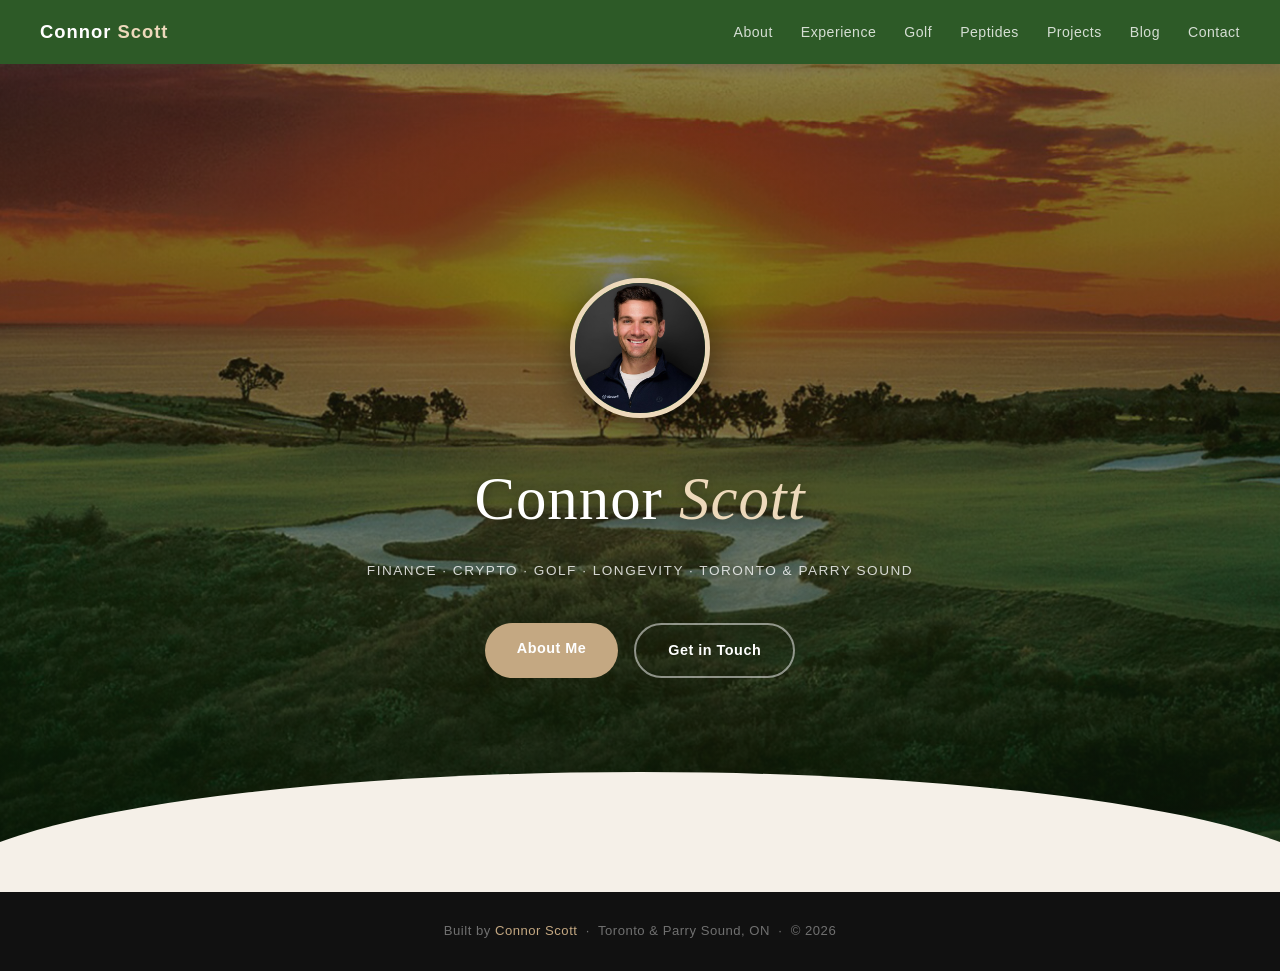
==== index.html @ 202f4143 "Initial commit — multi-page connorscott.ca Splits single-page site into individual pages (about, exp" ====
<!DOCTYPE html>
<html lang="en">
<head>
  <meta charset="UTF-8" />
  <meta name="viewport" content="width=device-width, initial-scale=1.0" />
  <title>Connor Scott</title>
  <link rel="stylesheet" href="styles.css" />
</head>
<body>

  <!-- NAV -->
  <nav>
    <a href="index.html" class="nav-logo">Connor <span>Scott</span></a>
    <ul class="nav-links">
      <li><a href="about.html">About</a></li>
      <li><a href="experience.html">Experience</a></li>
      <li><a href="golf.html">Golf</a></li>
      <li><a href="peptides.html">Peptides</a></li>
      <li><a href="projects.html">Projects</a></li>
      <li><a href="blog.html">Blog</a></li>
      <li><a href="contact.html">Contact</a></li>
    </ul>
  </nav>

  <!-- HERO -->
  <section id="hero">
    <div class="hero-wave"></div>
    <div class="hero-content">
      <div class="hero-avatar"><img src="profile.jpg" alt="Connor Scott" /></div>
      <h1>Connor <span>Scott</span></h1>
      <p class="hero-tagline">Finance · Crypto · Golf · Longevity · Toronto & Parry Sound</p>
      <div class="hero-btns">
        <a href="about.html" class="btn btn-primary">About Me</a>
        <a href="contact.html" class="btn btn-outline">Get in Touch</a>
      </div>
    </div>
  </section>

  <!-- FOOTER -->
  <footer>
    <p>Built by <span>Connor Scott</span> &nbsp;·&nbsp; Toronto & Parry Sound, ON &nbsp;·&nbsp; © 2026</p>
  </footer>

</body>
</html>
---- styles.css ----
:root {
  --cream:        #F5F0E8;
  --cream-dark:   #EDE6D6;
  --tan:          #C4A882;
  --tan-dark:     #A8845A;
  --tan-light:    #EDD9BB;
  --forest:       #2D5A27;
  --forest-mid:   #3E7A36;
  --forest-light: #D4E8D0;
  --white:        #FFFFFF;
  --text-dark:    #1E1E1E;
  --text-mid:     #5A5040;
  --text-light:   #8A7A6A;
  --radius:       14px;
  --shadow:       0 4px 24px rgba(0,0,0,0.07);
}

*, *::before, *::after { box-sizing: border-box; margin: 0; padding: 0; }
html { scroll-behavior: smooth; }
body { font-family: 'Georgia', 'Times New Roman', serif; background: var(--cream); color: var(--text-dark); line-height: 1.75; }
a { color: inherit; text-decoration: none; }

/* ── NAV ─────────────────────────────────────────────── */
nav {
  position: sticky; top: 0; z-index: 100;
  background: var(--forest);
  display: flex; justify-content: space-between; align-items: center;
  padding: 0 2.5rem; height: 64px;
  box-shadow: 0 2px 12px rgba(0,0,0,0.15);
}
.nav-logo { font-size: 1.15rem; font-weight: 700; color: var(--white); letter-spacing: 1px; font-family: 'Segoe UI', sans-serif; }
.nav-logo span { color: var(--tan-light); }
.nav-links { display: flex; gap: 1.75rem; list-style: none; }
.nav-links a { color: rgba(255,255,255,0.8); font-size: 0.88rem; font-weight: 500; font-family: 'Segoe UI', sans-serif; letter-spacing: 0.5px; transition: color 0.2s; }
.nav-links a:hover { color: var(--tan-light); }
.nav-links a.active { color: var(--tan-light); }

/* ── HERO ────────────────────────────────────────────── */
#hero {
  min-height: 92vh;
  display: flex; align-items: center; justify-content: center;
  text-align: center; padding: 5rem 2rem;
  position: relative; overflow: hidden;
  background-image: url('golf-bg.jpg');
  background-size: cover;
  background-position: center 40%;
  background-repeat: no-repeat;
}
#hero::after {
  content: '';
  position: absolute; inset: 0;
  background: linear-gradient(to bottom,
    rgba(0,0,0,0.45) 0%,
    rgba(20,40,15,0.55) 60%,
    rgba(10,25,8,0.75) 100%);
  pointer-events: none;
}
#hero .hero-wave {
  position: absolute; bottom: 0; left: 0; right: 0; height: 120px;
  background: var(--cream);
  clip-path: ellipse(55% 100% at 50% 100%);
  z-index: 2;
}
.hero-content { position: relative; z-index: 3; max-width: 680px; }
.hero-avatar {
  width: 140px; height: 140px; border-radius: 50%;
  border: 5px solid var(--tan-light);
  margin: 0 auto 1.75rem;
  background: var(--forest-mid); overflow: hidden;
  box-shadow: 0 8px 40px rgba(0,0,0,0.5);
}
.hero-avatar img { width: 100%; height: 100%; object-fit: cover; }
#hero h1 { font-size: clamp(2.4rem, 5vw, 3.8rem); font-weight: 400; color: var(--white); margin-bottom: 0.4rem; letter-spacing: 1px; text-shadow: 0 2px 12px rgba(0,0,0,0.4); }
#hero h1 span { color: var(--tan-light); font-style: italic; }
.hero-tagline { font-size: 0.85rem; color: rgba(255,255,255,0.8); margin-bottom: 2.5rem; font-family: 'Segoe UI', sans-serif; letter-spacing: 1.5px; text-transform: uppercase; }
.hero-btns { display: flex; gap: 1rem; justify-content: center; flex-wrap: wrap; }
.btn { padding: 0.8rem 2rem; border-radius: 50px; font-weight: 600; font-size: 0.9rem; cursor: pointer; transition: transform 0.15s, box-shadow 0.15s; border: none; display: inline-block; font-family: 'Segoe UI', sans-serif; letter-spacing: 0.5px; }
.btn:hover { transform: translateY(-2px); box-shadow: 0 8px 24px rgba(0,0,0,0.2); }
.btn-primary { background: var(--tan); color: var(--white); }
.btn-outline  { background: transparent; color: var(--white); border: 2px solid rgba(255,255,255,0.5); }
.btn-outline:hover { border-color: var(--tan-light); color: var(--tan-light); }

/* ── SECTIONS ────────────────────────────────────────── */
section { padding: 5.5rem 2rem; }
.section-inner { max-width: 980px; margin: 0 auto; }
.section-label { font-size: 0.75rem; font-weight: 700; letter-spacing: 3px; text-transform: uppercase; color: var(--tan-dark); margin-bottom: 0.6rem; font-family: 'Segoe UI', sans-serif; }
.section-title { font-size: clamp(1.8rem, 3vw, 2.6rem); font-weight: 400; color: var(--forest); margin-bottom: 0.8rem; font-style: italic; }
.section-divider { width: 48px; height: 3px; border-radius: 2px; background: linear-gradient(90deg, var(--tan), var(--forest-mid)); margin-bottom: 3rem; }

/* ── ABOUT ───────────────────────────────────────────── */
#about { background: var(--cream); }
.about-grid { display: grid; grid-template-columns: 1.2fr 1fr; gap: 3.5rem; align-items: start; }
.about-text p { color: var(--text-mid); margin-bottom: 1.1rem; font-size: 1.05rem; }
.about-text a { color: var(--forest); font-weight: 600; border-bottom: 1px solid var(--forest-light); transition: border-color 0.2s; }
.about-text a:hover { border-color: var(--forest); }
.passion-chips { display: flex; flex-wrap: wrap; gap: 0.6rem; margin-top: 1.5rem; }
.chip { padding: 0.4rem 1rem; border-radius: 50px; font-size: 0.82rem; font-weight: 600; font-family: 'Segoe UI', sans-serif; }
.chip-tan    { background: var(--tan-light); color: var(--tan-dark); }
.chip-forest { background: var(--forest-light); color: var(--forest); }
.about-card { background: var(--forest); border-radius: var(--radius); padding: 2.25rem; color: var(--white); box-shadow: var(--shadow); }
.about-card h3 { font-size: 0.75rem; font-weight: 700; margin-bottom: 1.5rem; color: var(--tan-light); text-transform: uppercase; letter-spacing: 2px; font-family: 'Segoe UI', sans-serif; }
.about-stat { display: flex; align-items: center; gap: 1rem; padding: 0.8rem 0; border-bottom: 1px solid rgba(255,255,255,0.08); }
.about-stat:last-child { border-bottom: none; }
.about-stat-icon { width: 38px; height: 38px; background: rgba(255,255,255,0.08); border-radius: 8px; display: flex; align-items: center; justify-content: center; font-size: 1.1rem; flex-shrink: 0; }
.about-stat-label { font-size: 0.72rem; color: rgba(255,255,255,0.5); font-family: 'Segoe UI', sans-serif; }
.about-stat-value { font-size: 0.92rem; font-weight: 600; font-family: 'Segoe UI', sans-serif; }

/* ── WHOOP CARD ──────────────────────────────────────── */
.whoop-section { margin-top: 3rem; }
.whoop-card { background: #0a0a0a; border-radius: var(--radius); padding: 2rem 2.25rem; box-shadow: 0 8px 32px rgba(0,0,0,0.15); border: 1px solid rgba(255,255,255,0.06); }
.whoop-header { display: flex; align-items: center; justify-content: space-between; margin-bottom: 1.75rem; }
.whoop-logo { display: flex; align-items: center; gap: 0.75rem; }
.whoop-logo-icon { width: 36px; height: 36px; border-radius: 8px; background: #e8fe20; display: flex; align-items: center; justify-content: center; font-size: 1rem; font-weight: 900; color: #000; font-family: 'Segoe UI', sans-serif; }
.whoop-logo-text { font-size: 1rem; font-weight: 700; color: #fff; font-family: 'Segoe UI', sans-serif; letter-spacing: 2px; text-transform: uppercase; }
.whoop-date { font-size: 0.75rem; color: rgba(255,255,255,0.35); font-family: 'Segoe UI', sans-serif; letter-spacing: 1px; }
.whoop-stats { display: grid; grid-template-columns: repeat(5, 1fr); gap: 1rem; }
.whoop-stat { text-align: center; }
.whoop-ring { width: 64px; height: 64px; border-radius: 50%; margin: 0 auto 0.6rem; display: flex; align-items: center; justify-content: center; font-size: 1.1rem; font-weight: 800; font-family: 'Segoe UI', sans-serif; position: relative; }
.whoop-ring.recovery { background: conic-gradient(#4ade80 0% 78%, #1f2a1f 78% 100%); color: #4ade80; }
.whoop-ring.hrv      { background: conic-gradient(#60a5fa 0% 65%, #1a1f2a 65% 100%); color: #60a5fa; }
.whoop-ring.sleep    { background: conic-gradient(#a78bfa 0% 82%, #1a1a2a 82% 100%); color: #a78bfa; }
.whoop-ring.strain   { background: conic-gradient(#fb923c 0% 55%, #2a1a0f 55% 100%); color: #fb923c; }
.whoop-ring.rhr      { background: conic-gradient(#f87171 0% 70%, #2a1010 70% 100%); color: #f87171; }
.whoop-ring::after { content: ''; position: absolute; inset: 7px; border-radius: 50%; background: #0a0a0a; }
.whoop-ring span { position: relative; z-index: 1; font-size: 0.9rem; }
.whoop-stat-label { font-size: 0.7rem; color: rgba(255,255,255,0.4); text-transform: uppercase; letter-spacing: 1px; font-family: 'Segoe UI', sans-serif; margin-bottom: 0.15rem; }
.whoop-stat-value { font-size: 0.8rem; color: rgba(255,255,255,0.7); font-family: 'Segoe UI', sans-serif; font-weight: 600; }
.whoop-note { margin-top: 1.25rem; font-size: 0.72rem; color: rgba(255,255,255,0.25); font-family: 'Segoe UI', sans-serif; text-align: right; }

/* ── EXPERIENCE ──────────────────────────────────────── */
#experience { background: radial-gradient(ellipse at 100% 0%, rgba(196,168,130,0.12) 0%, transparent 60%), var(--cream-dark); }
.experience-list { display: flex; flex-direction: column; gap: 1.25rem; }
.exp-card { background: var(--white); border: 1px solid rgba(196,168,130,0.3); border-radius: var(--radius); padding: 1.5rem 1.75rem; box-shadow: var(--shadow); display: flex; gap: 1.25rem; align-items: flex-start; }
.exp-icon { width: 48px; height: 48px; border-radius: 10px; display: flex; align-items: center; justify-content: center; font-size: 1.4rem; flex-shrink: 0; }
.exp-icon.forest { background: var(--forest-light); }
.exp-icon.tan    { background: var(--tan-light); }
.exp-body { flex: 1; }
.exp-company { font-size: 0.75rem; font-weight: 700; text-transform: uppercase; letter-spacing: 1.5px; color: var(--tan-dark); margin-bottom: 0.2rem; font-family: 'Segoe UI', sans-serif; }
.exp-role { font-size: 1.05rem; font-weight: 600; color: var(--forest); margin-bottom: 0.2rem; font-family: 'Segoe UI', sans-serif; }
.exp-date { font-size: 0.8rem; color: var(--text-light); margin-bottom: 0.5rem; font-family: 'Segoe UI', sans-serif; }
.exp-desc { font-size: 0.92rem; color: var(--text-mid); }

/* ── GOLF ────────────────────────────────────────────── */
#golf {
  position: relative; overflow: hidden;
  background: linear-gradient(to bottom, rgba(30,50,20,0.85), rgba(45,90,39,0.9));
  background-color: #1a3d16;
}
#golf::before { content: ''; position: absolute; top: 0; left: 0; right: 0; height: 60px; background: var(--cream-dark); clip-path: ellipse(55% 100% at 50% 0%); }
#golf::after  { content: ''; position: absolute; bottom: 0; left: 0; right: 0; height: 60px; background: var(--cream); clip-path: ellipse(55% 100% at 50% 100%); }
#golf .section-label { color: var(--tan-light); }
#golf .section-title { color: var(--white); }
#golf .section-divider { background: linear-gradient(90deg, var(--tan-light), rgba(255,255,255,0.3)); }
.golf-inner { position: relative; z-index: 1; }
.golf-intro { color: rgba(255,255,255,0.75); font-size: 1.05rem; max-width: 600px; margin-bottom: 2.5rem; }
.golf-top { display: grid; grid-template-columns: auto 1fr; gap: 2rem; align-items: start; margin-bottom: 2.5rem; }
.handicap-card { background: rgba(255,255,255,0.08); border: 1px solid rgba(255,255,255,0.15); border-radius: var(--radius); padding: 1.75rem 2.25rem; text-align: center; min-width: 200px; backdrop-filter: blur(8px); }
.handicap-label { font-size: 0.7rem; text-transform: uppercase; letter-spacing: 2px; color: var(--tan-light); font-family: 'Segoe UI', sans-serif; margin-bottom: 0.5rem; }
.handicap-number { font-size: 3.8rem; font-weight: 800; color: var(--white); font-family: 'Segoe UI', sans-serif; line-height: 1; margin-bottom: 0.25rem; }
.handicap-sub { font-size: 0.78rem; color: rgba(255,255,255,0.45); font-family: 'Segoe UI', sans-serif; }
.handicap-low { margin-top: 0.75rem; padding-top: 0.75rem; border-top: 1px solid rgba(255,255,255,0.1); }
.handicap-low-label { font-size: 0.65rem; text-transform: uppercase; letter-spacing: 1.5px; color: rgba(255,255,255,0.4); font-family: 'Segoe UI', sans-serif; }
.handicap-low-number { font-size: 1.5rem; font-weight: 700; color: var(--tan-light); font-family: 'Segoe UI', sans-serif; }
.handicap-club { margin-top: 0.75rem; padding-top: 0.75rem; border-top: 1px solid rgba(255,255,255,0.1); font-size: 0.8rem; color: rgba(255,255,255,0.6); font-family: 'Segoe UI', sans-serif; }
.handicap-club strong { color: var(--tan-light); display: block; font-size: 0.65rem; text-transform: uppercase; letter-spacing: 1px; margin-bottom: 0.2rem; }
.golf-details { display: flex; flex-direction: column; gap: 0.75rem; }
.golf-detail-row { display: flex; align-items: center; gap: 0.75rem; color: rgba(255,255,255,0.7); font-size: 0.92rem; font-family: 'Segoe UI', sans-serif; }
.golf-detail-icon { font-size: 1.1rem; width: 28px; flex-shrink: 0; }
.golf-grid { display: grid; grid-template-columns: repeat(auto-fill, minmax(240px, 1fr)); gap: 1.25rem; }
.golf-card { background: rgba(255,255,255,0.07); border: 1px solid rgba(255,255,255,0.12); border-radius: var(--radius); padding: 1.5rem; backdrop-filter: blur(8px); transition: background 0.2s, transform 0.2s; }
.golf-card:hover { background: rgba(255,255,255,0.12); transform: translateY(-3px); }
.golf-card-icon { font-size: 2rem; margin-bottom: 0.75rem; }
.golf-card h3 { font-size: 1rem; color: var(--tan-light); margin-bottom: 0.5rem; font-family: 'Segoe UI', sans-serif; font-weight: 600; }
.golf-card p  { font-size: 0.88rem; color: rgba(255,255,255,0.65); font-family: 'Segoe UI', sans-serif; }

/* ── PEPTIDES ────────────────────────────────────────── */
#peptides { background: var(--cream); }
.peptides-intro { color: var(--text-mid); font-size: 1.05rem; max-width: 640px; margin-bottom: 3rem; }
.peptides-grid { display: grid; grid-template-columns: repeat(auto-fill, minmax(280px, 1fr)); gap: 1.5rem; }
.peptide-card { background: var(--white); border: 1px solid rgba(196,168,130,0.3); border-radius: var(--radius); padding: 1.5rem; box-shadow: var(--shadow); transition: transform 0.2s, box-shadow 0.2s; border-top: 3px solid var(--forest-mid); }
.peptide-card:hover { transform: translateY(-3px); box-shadow: 0 10px 30px rgba(0,0,0,0.1); }
.peptide-tag { font-size: 0.72rem; font-weight: 700; text-transform: uppercase; letter-spacing: 1.5px; color: var(--tan-dark); margin-bottom: 0.5rem; font-family: 'Segoe UI', sans-serif; }
.peptide-card h3 { font-size: 1.05rem; color: var(--forest); margin-bottom: 0.5rem; font-family: 'Segoe UI', sans-serif; font-weight: 600; }
.peptide-card p  { font-size: 0.9rem; color: var(--text-mid); margin-bottom: 1rem; }
.peptide-link { font-size: 0.85rem; font-weight: 600; color: var(--forest-mid); font-family: 'Segoe UI', sans-serif; transition: color 0.2s; }
.peptide-link:hover { color: var(--tan-dark); }

/* ── PROJECTS ────────────────────────────────────────── */
#projects { background: radial-gradient(ellipse at 0% 100%, rgba(45,90,39,0.08) 0%, transparent 50%), var(--cream-dark); }
.projects-grid { display: grid; grid-template-columns: repeat(auto-fill, minmax(280px, 1fr)); gap: 1.5rem; }
.project-card { background: var(--white); border: 1px solid rgba(196,168,130,0.25); border-radius: var(--radius); overflow: hidden; box-shadow: var(--shadow); transition: transform 0.2s, box-shadow 0.2s; }
.project-card:hover { transform: translateY(-4px); box-shadow: 0 14px 32px rgba(0,0,0,0.1); }
.project-thumb { height: 150px; display: flex; align-items: center; justify-content: center; font-size: 2.8rem; }
.project-thumb.forest { background: linear-gradient(135deg, var(--forest), var(--forest-mid)); }
.project-thumb.tan    { background: linear-gradient(135deg, var(--tan-dark), var(--tan)); }
.project-thumb.mixed  { background: linear-gradient(135deg, var(--forest), var(--tan-dark)); }
.project-body { padding: 1.25rem; }
.project-tag { font-size: 0.72rem; font-weight: 700; text-transform: uppercase; letter-spacing: 1.5px; color: var(--tan-dark); margin-bottom: 0.4rem; font-family: 'Segoe UI', sans-serif; }
.project-body h3 { font-size: 1.05rem; color: var(--forest); margin-bottom: 0.5rem; font-family: 'Segoe UI', sans-serif; }
.project-body p  { font-size: 0.88rem; color: var(--text-mid); margin-bottom: 1rem; }
.project-link { font-size: 0.83rem; font-weight: 600; color: var(--forest-mid); font-family: 'Segoe UI', sans-serif; transition: color 0.2s; }
.project-link:hover { color: var(--tan-dark); }

/* ── BLOG ────────────────────────────────────────────── */
#blog { background: var(--cream); }
.blog-grid { display: grid; grid-template-columns: repeat(auto-fill, minmax(290px, 1fr)); gap: 1.5rem; }
.blog-card { background: var(--white); border: 1px solid rgba(196,168,130,0.25); border-radius: var(--radius); padding: 1.5rem; box-shadow: var(--shadow); transition: transform 0.2s; }
.blog-card:hover { transform: translateY(-3px); }
.blog-date { font-size: 0.75rem; color: var(--tan-dark); font-weight: 700; margin-bottom: 0.5rem; text-transform: uppercase; letter-spacing: 1.5px; font-family: 'Segoe UI', sans-serif; }
.blog-card h3 { font-size: 1.05rem; color: var(--forest); margin-bottom: 0.6rem; font-family: 'Segoe UI', sans-serif; }
.blog-card p  { font-size: 0.9rem; color: var(--text-mid); margin-bottom: 1rem; }
.read-more { font-size: 0.83rem; font-weight: 600; color: var(--forest-mid); font-family: 'Segoe UI', sans-serif; transition: color 0.2s; }
.read-more:hover { color: var(--tan-dark); }

/* ── CONTACT ─────────────────────────────────────────── */
#contact { background: radial-gradient(ellipse at 30% 70%, rgba(196,168,130,0.15) 0%, transparent 50%), linear-gradient(160deg, var(--forest) 0%, #1a3d16 100%); }
#contact .section-label { color: var(--tan-light); }
#contact .section-title { color: var(--white); }
#contact .section-divider { background: linear-gradient(90deg, var(--tan-light), rgba(255,255,255,0.2)); }
.contact-grid { display: grid; grid-template-columns: 1fr 1fr; gap: 3.5rem; align-items: start; }
.contact-intro { color: rgba(255,255,255,0.75); font-size: 1.05rem; margin-bottom: 2rem; }
.contact-links { display: flex; flex-direction: column; gap: 1rem; }
.contact-link-item { display: flex; align-items: center; gap: 0.85rem; color: rgba(255,255,255,0.8); font-size: 0.95rem; font-family: 'Segoe UI', sans-serif; transition: color 0.2s; }
.contact-link-item:hover { color: var(--tan-light); }
.contact-icon { width: 40px; height: 40px; border-radius: 9px; background: rgba(255,255,255,0.1); display: flex; align-items: center; justify-content: center; font-size: 1.1rem; flex-shrink: 0; }
.contact-form { background: rgba(255,255,255,0.07); border-radius: var(--radius); padding: 2rem; border: 1px solid rgba(255,255,255,0.12); }
.form-group { margin-bottom: 1.25rem; }
.form-group label { display: block; font-size: 0.82rem; font-weight: 600; color: rgba(255,255,255,0.7); margin-bottom: 0.4rem; font-family: 'Segoe UI', sans-serif; letter-spacing: 0.5px; }
.form-group input, .form-group textarea { width: 100%; background: rgba(255,255,255,0.08); border: 1px solid rgba(255,255,255,0.15); border-radius: 8px; padding: 0.75rem 1rem; color: var(--white); font-family: 'Segoe UI', sans-serif; font-size: 0.95rem; outline: none; transition: border-color 0.2s; resize: none; }
.form-group input::placeholder, .form-group textarea::placeholder { color: rgba(255,255,255,0.3); }
.form-group input:focus, .form-group textarea:focus { border-color: var(--tan-light); }
.form-group textarea { height: 110px; }

/* ── FOOTER ──────────────────────────────────────────── */
footer { background: #111; color: rgba(255,255,255,0.4); text-align: center; padding: 1.75rem 2rem; font-size: 0.82rem; font-family: 'Segoe UI', sans-serif; letter-spacing: 0.5px; }
footer span { color: var(--tan); }

/* ── RESPONSIVE ──────────────────────────────────────── */
@media (max-width: 720px) {
  .about-grid, .contact-grid { grid-template-columns: 1fr; }
  .nav-links { gap: 1rem; font-size: 0.78rem; }
  .whoop-stats { grid-template-columns: repeat(3, 1fr); }
  .golf-top { grid-template-columns: 1fr; }
}
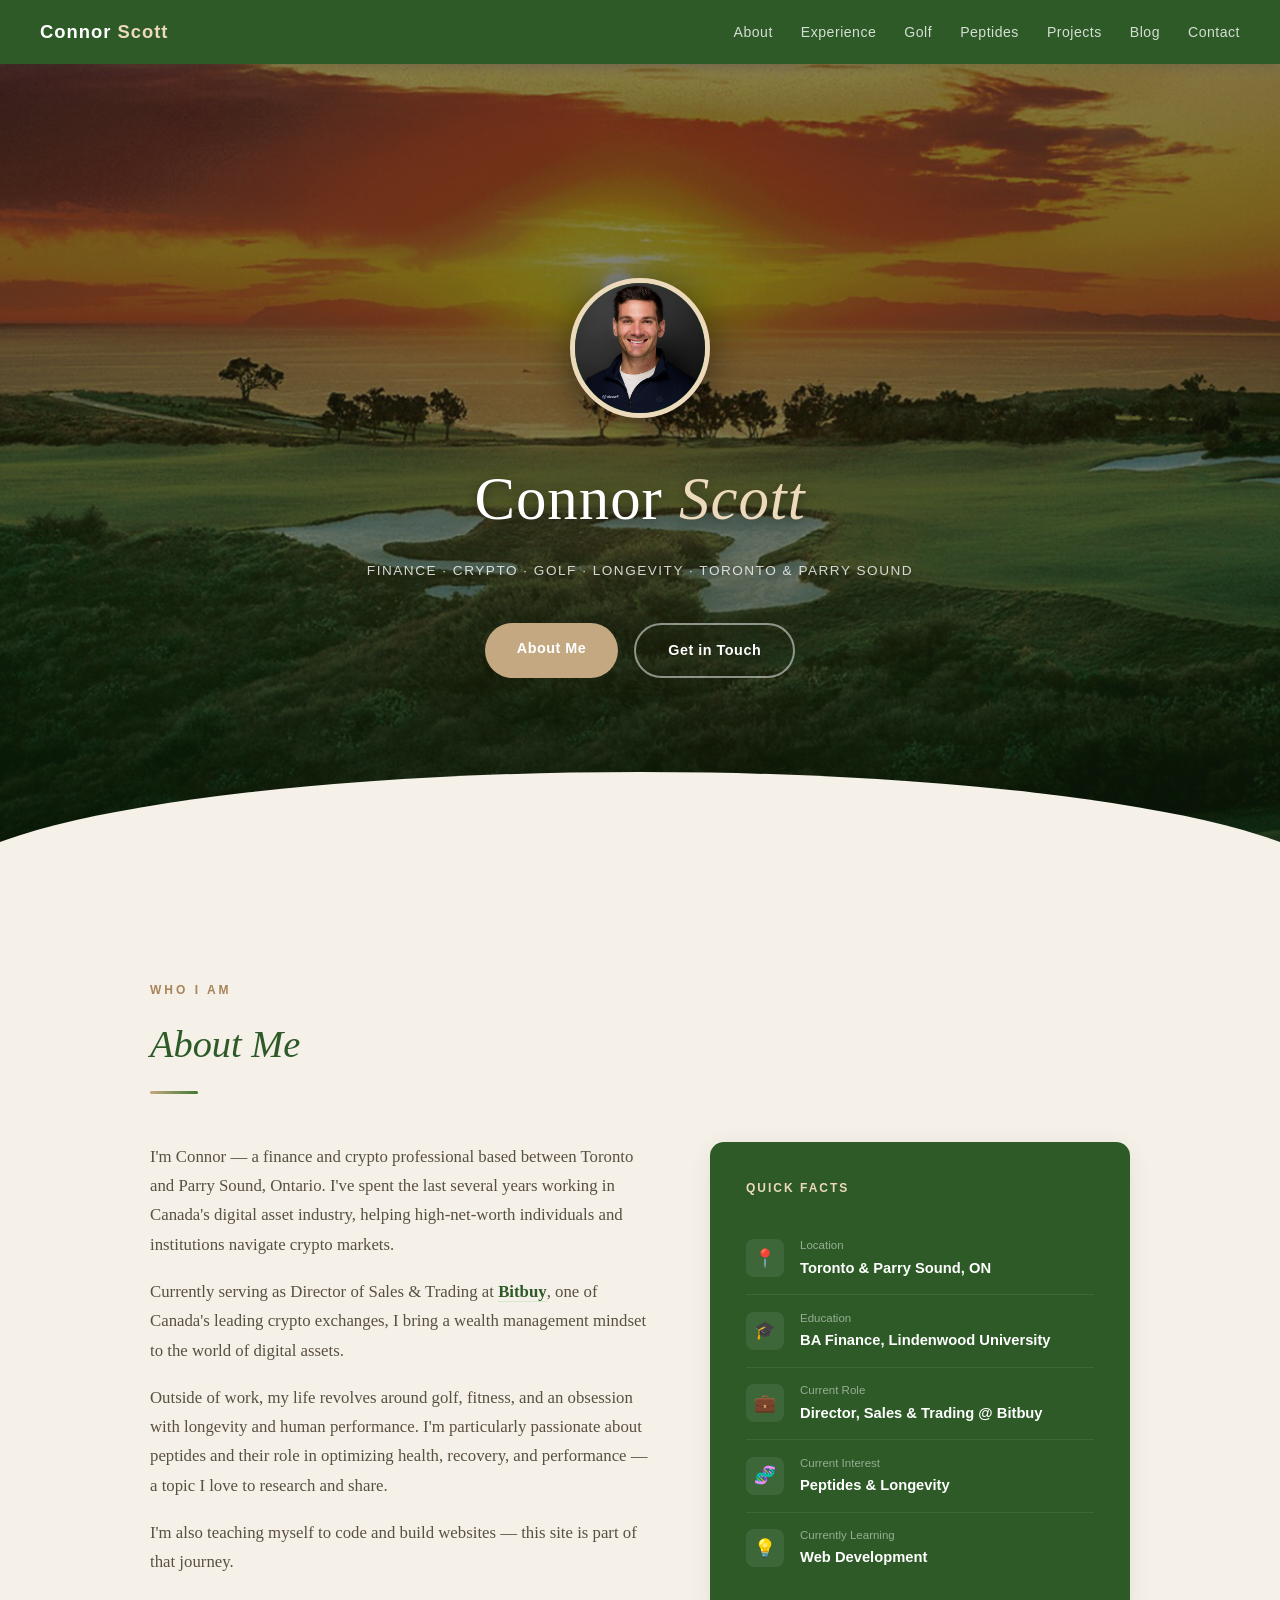
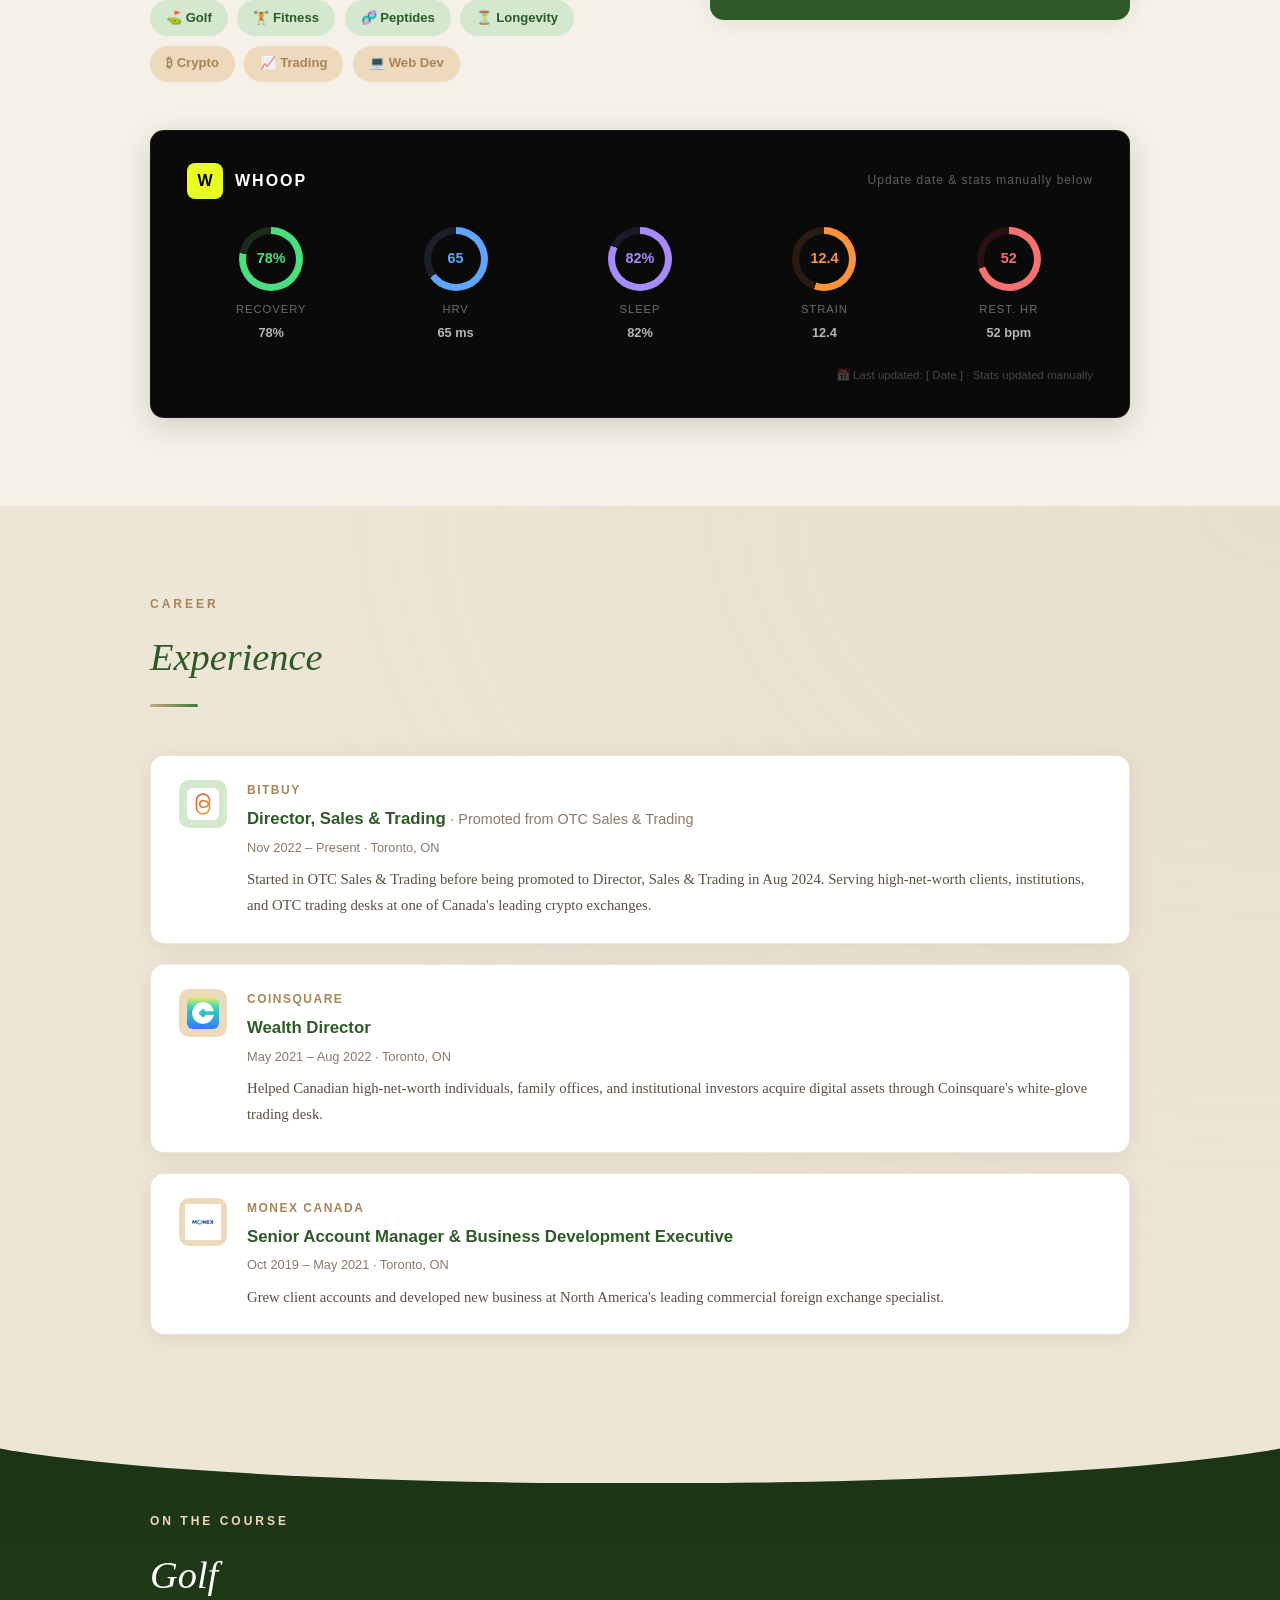
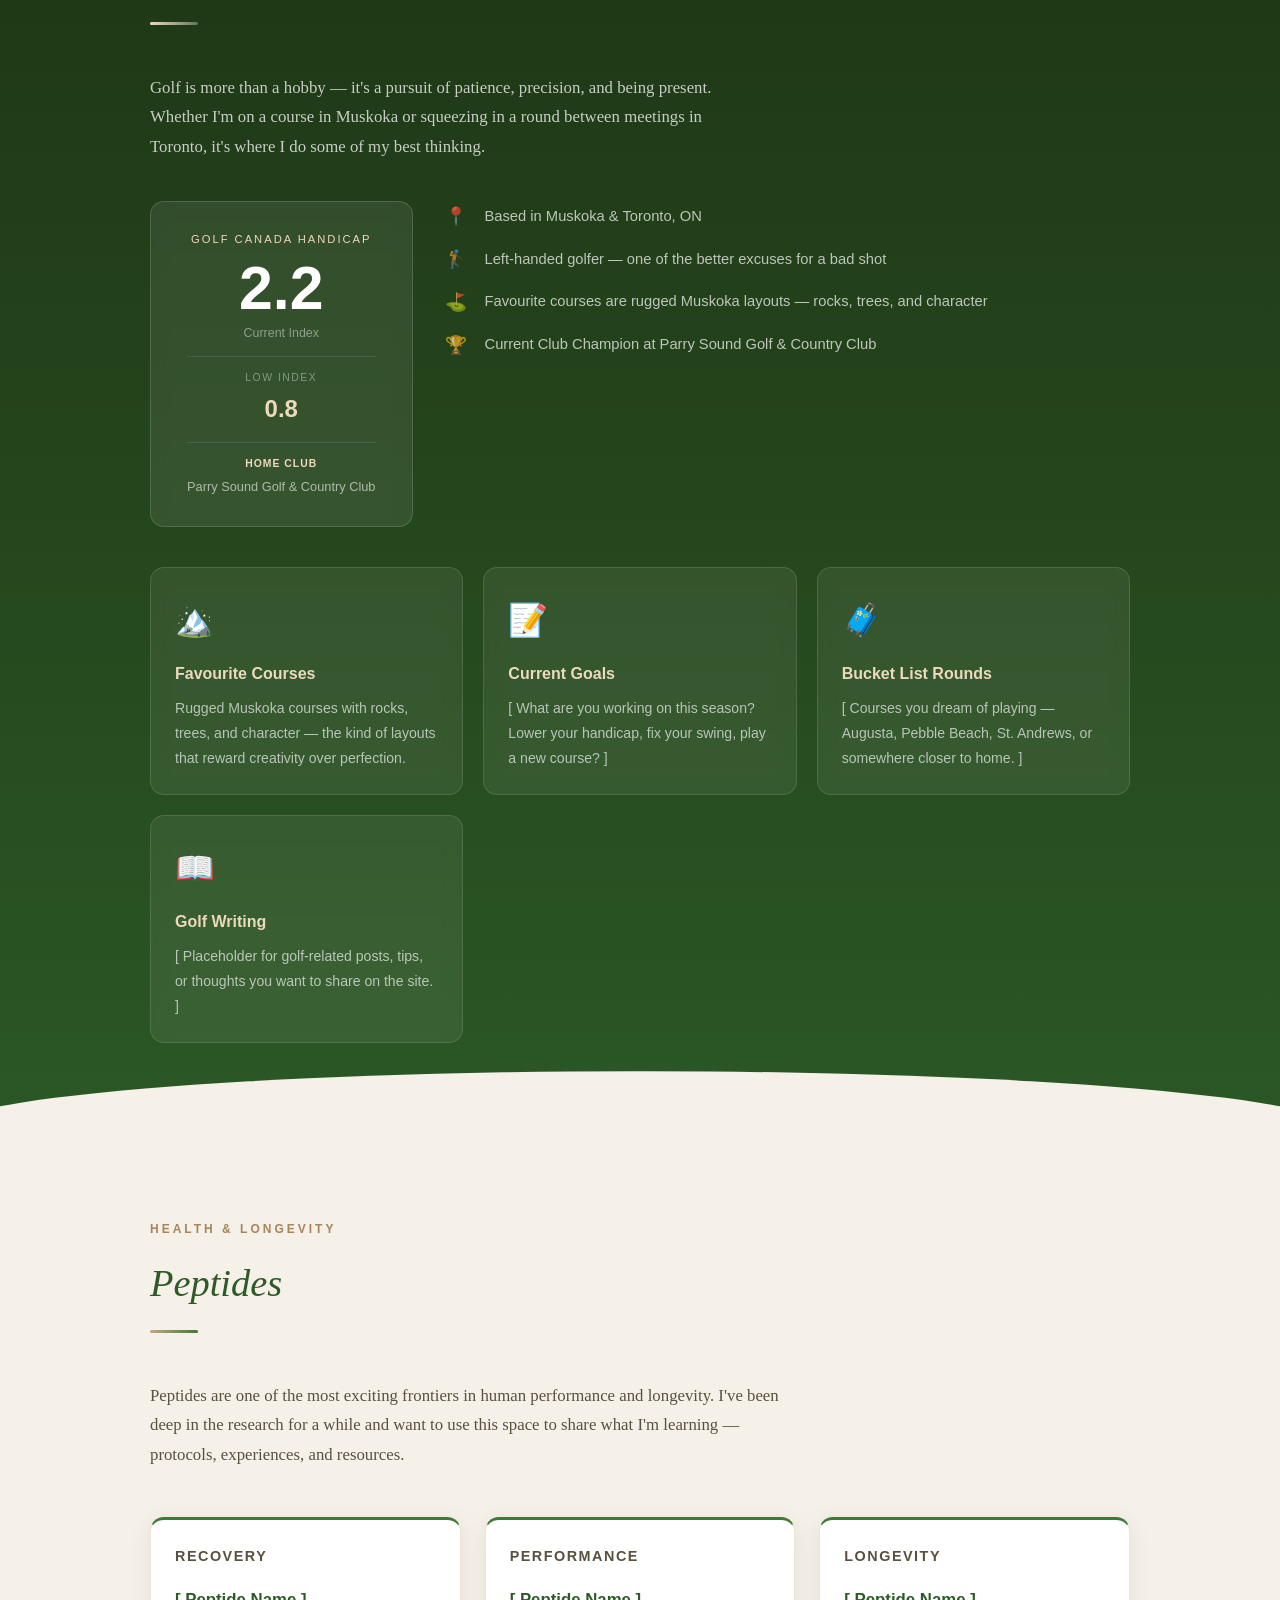
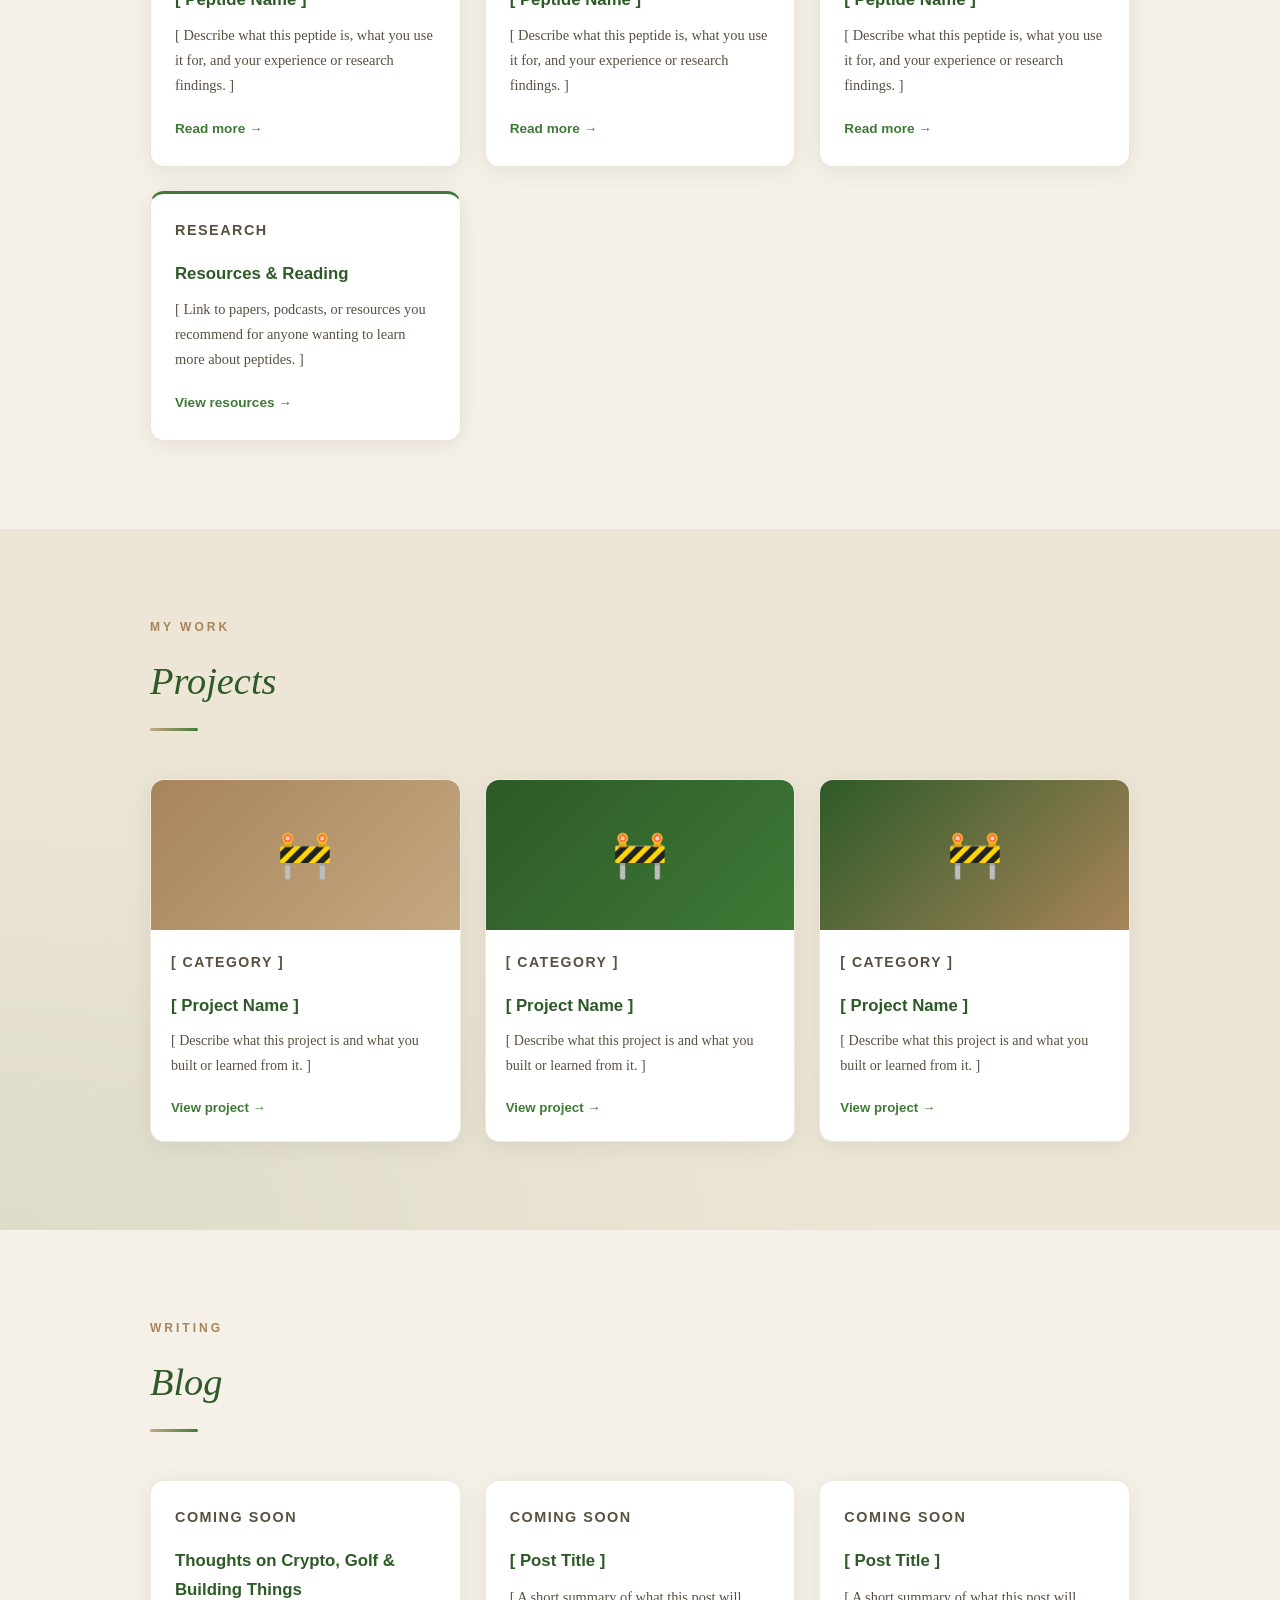
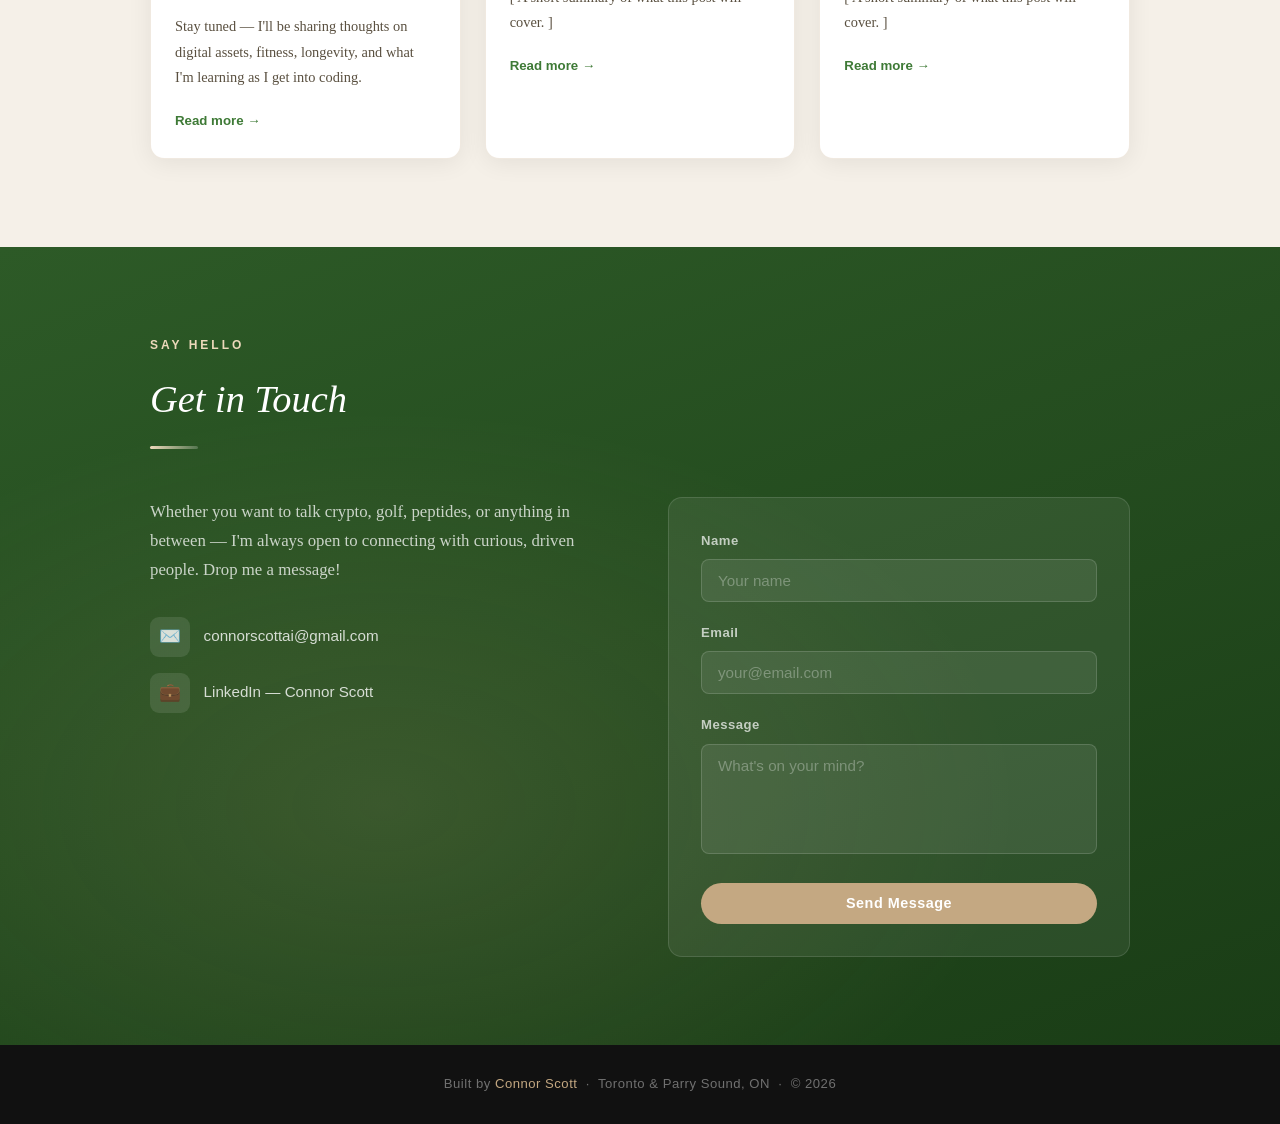
==== commit bb7d60db: "Restore full scrolling home page index.html now contains all sections as a single-page scroll. Indiv" ====
--- a/index.html
+++ b/index.html
@@ -36,6 +36,346 @@
     </div>
   </section>
 
+  <!-- ABOUT -->
+  <section id="about">
+    <div class="section-inner">
+      <p class="section-label">Who I Am</p>
+      <h2 class="section-title">About Me</h2>
+      <div class="section-divider"></div>
+      <div class="about-grid">
+        <div class="about-text">
+          <p>I'm Connor — a finance and crypto professional based between Toronto and Parry Sound, Ontario. I've spent the last several years working in Canada's digital asset industry, helping high-net-worth individuals and institutions navigate crypto markets.</p>
+          <p>Currently serving as Director of Sales & Trading at <a href="https://bitbuy.ca">Bitbuy</a>, one of Canada's leading crypto exchanges, I bring a wealth management mindset to the world of digital assets.</p>
+          <p>Outside of work, my life revolves around golf, fitness, and an obsession with longevity and human performance. I'm particularly passionate about peptides and their role in optimizing health, recovery, and performance — a topic I love to research and share.</p>
+          <p>I'm also teaching myself to code and build websites — this site is part of that journey.</p>
+          <div class="passion-chips">
+            <span class="chip chip-forest">⛳ Golf</span>
+            <span class="chip chip-forest">🏋️ Fitness</span>
+            <span class="chip chip-forest">🧬 Peptides</span>
+            <span class="chip chip-forest">⏳ Longevity</span>
+            <span class="chip chip-tan">₿ Crypto</span>
+            <span class="chip chip-tan">📈 Trading</span>
+            <span class="chip chip-tan">💻 Web Dev</span>
+          </div>
+        </div>
+        <div class="about-card">
+          <h3>Quick Facts</h3>
+          <div class="about-stat">
+            <div class="about-stat-icon">📍</div>
+            <div>
+              <div class="about-stat-label">Location</div>
+              <div class="about-stat-value">Toronto & Parry Sound, ON</div>
+            </div>
+          </div>
+          <div class="about-stat">
+            <div class="about-stat-icon">🎓</div>
+            <div>
+              <div class="about-stat-label">Education</div>
+              <div class="about-stat-value">BA Finance, Lindenwood University</div>
+            </div>
+          </div>
+          <div class="about-stat">
+            <div class="about-stat-icon">💼</div>
+            <div>
+              <div class="about-stat-label">Current Role</div>
+              <div class="about-stat-value">Director, Sales & Trading @ Bitbuy</div>
+            </div>
+          </div>
+          <div class="about-stat">
+            <div class="about-stat-icon">🧬</div>
+            <div>
+              <div class="about-stat-label">Current Interest</div>
+              <div class="about-stat-value">Peptides & Longevity</div>
+            </div>
+          </div>
+          <div class="about-stat">
+            <div class="about-stat-icon">💡</div>
+            <div>
+              <div class="about-stat-label">Currently Learning</div>
+              <div class="about-stat-value">Web Development</div>
+            </div>
+          </div>
+        </div>
+      </div>
+
+      <!-- WHOOP CARD -->
+      <div class="whoop-section">
+        <div class="whoop-card">
+          <div class="whoop-header">
+            <div class="whoop-logo">
+              <div class="whoop-logo-icon">W</div>
+              <div class="whoop-logo-text">Whoop</div>
+            </div>
+            <div class="whoop-date">Update date &amp; stats manually below</div>
+          </div>
+          <div class="whoop-stats">
+            <div class="whoop-stat">
+              <div class="whoop-ring recovery"><span>78%</span></div>
+              <div class="whoop-stat-label">Recovery</div>
+              <div class="whoop-stat-value">78%</div>
+            </div>
+            <div class="whoop-stat">
+              <div class="whoop-ring hrv"><span>65</span></div>
+              <div class="whoop-stat-label">HRV</div>
+              <div class="whoop-stat-value">65 ms</div>
+            </div>
+            <div class="whoop-stat">
+              <div class="whoop-ring sleep"><span>82%</span></div>
+              <div class="whoop-stat-label">Sleep</div>
+              <div class="whoop-stat-value">82%</div>
+            </div>
+            <div class="whoop-stat">
+              <div class="whoop-ring strain"><span>12.4</span></div>
+              <div class="whoop-stat-label">Strain</div>
+              <div class="whoop-stat-value">12.4</div>
+            </div>
+            <div class="whoop-stat">
+              <div class="whoop-ring rhr"><span>52</span></div>
+              <div class="whoop-stat-label">Rest. HR</div>
+              <div class="whoop-stat-value">52 bpm</div>
+            </div>
+          </div>
+          <div class="whoop-note">📅 Last updated: [ Date ] · Stats updated manually</div>
+        </div>
+      </div>
+    </div>
+  </section>
+
+  <!-- EXPERIENCE -->
+  <section id="experience">
+    <div class="section-inner">
+      <p class="section-label">Career</p>
+      <h2 class="section-title">Experience</h2>
+      <div class="section-divider"></div>
+      <div class="experience-list">
+        <div class="exp-card">
+          <div class="exp-icon forest"><img src="bitbuy-logo.png" alt="Bitbuy" style="width:32px;height:32px;object-fit:contain;border-radius:6px;" /></div>
+          <div class="exp-body">
+            <p class="exp-company">Bitbuy</p>
+            <p class="exp-role">Director, Sales & Trading <span style="font-weight:400;color:var(--text-light);font-size:0.9rem;">· Promoted from OTC Sales & Trading</span></p>
+            <p class="exp-date">Nov 2022 – Present · Toronto, ON</p>
+            <p class="exp-desc">Started in OTC Sales & Trading before being promoted to Director, Sales & Trading in Aug 2024. Serving high-net-worth clients, institutions, and OTC trading desks at one of Canada's leading crypto exchanges.</p>
+          </div>
+        </div>
+        <div class="exp-card">
+          <div class="exp-icon tan"><img src="coinsquare-logo.png" alt="Coinsquare" style="width:32px;height:32px;object-fit:contain;border-radius:6px;" /></div>
+          <div class="exp-body">
+            <p class="exp-company">Coinsquare</p>
+            <p class="exp-role">Wealth Director</p>
+            <p class="exp-date">May 2021 – Aug 2022 · Toronto, ON</p>
+            <p class="exp-desc">Helped Canadian high-net-worth individuals, family offices, and institutional investors acquire digital assets through Coinsquare's white-glove trading desk.</p>
+          </div>
+        </div>
+        <div class="exp-card">
+          <div class="exp-icon tan"><img src="monex-logo.png" alt="Monex" style="width:36px;height:36px;object-fit:contain;" /></div>
+          <div class="exp-body">
+            <p class="exp-company">Monex Canada</p>
+            <p class="exp-role">Senior Account Manager & Business Development Executive</p>
+            <p class="exp-date">Oct 2019 – May 2021 · Toronto, ON</p>
+            <p class="exp-desc">Grew client accounts and developed new business at North America's leading commercial foreign exchange specialist.</p>
+          </div>
+        </div>
+      </div>
+    </div>
+  </section>
+
+  <!-- GOLF -->
+  <section id="golf">
+    <div class="section-inner golf-inner">
+      <p class="section-label">On The Course</p>
+      <h2 class="section-title">Golf</h2>
+      <div class="section-divider"></div>
+      <p class="golf-intro">Golf is more than a hobby — it's a pursuit of patience, precision, and being present. Whether I'm on a course in Muskoka or squeezing in a round between meetings in Toronto, it's where I do some of my best thinking.</p>
+
+      <div class="golf-top">
+        <div class="handicap-card">
+          <div class="handicap-label">Golf Canada Handicap</div>
+          <div class="handicap-number">2.2</div>
+          <div class="handicap-sub">Current Index</div>
+          <div class="handicap-low">
+            <div class="handicap-low-label">Low Index</div>
+            <div class="handicap-low-number">0.8</div>
+          </div>
+          <div class="handicap-club">
+            <strong>Home Club</strong>
+            Parry Sound Golf & Country Club
+          </div>
+        </div>
+        <div class="golf-details">
+          <div class="golf-detail-row"><span class="golf-detail-icon">📍</span> Based in Muskoka & Toronto, ON</div>
+          <div class="golf-detail-row"><span class="golf-detail-icon">🏌️</span> Left-handed golfer — one of the better excuses for a bad shot</div>
+          <div class="golf-detail-row"><span class="golf-detail-icon">⛳</span> Favourite courses are rugged Muskoka layouts — rocks, trees, and character</div>
+          <div class="golf-detail-row"><span class="golf-detail-icon">🏆</span> Current Club Champion at Parry Sound Golf & Country Club</div>
+        </div>
+      </div>
+
+      <div class="golf-grid">
+        <div class="golf-card">
+          <div class="golf-card-icon">🏔️</div>
+          <h3>Favourite Courses</h3>
+          <p>Rugged Muskoka courses with rocks, trees, and character — the kind of layouts that reward creativity over perfection.</p>
+        </div>
+        <div class="golf-card">
+          <div class="golf-card-icon">📝</div>
+          <h3>Current Goals</h3>
+          <p>[ What are you working on this season? Lower your handicap, fix your swing, play a new course? ]</p>
+        </div>
+        <div class="golf-card">
+          <div class="golf-card-icon">🧳</div>
+          <h3>Bucket List Rounds</h3>
+          <p>[ Courses you dream of playing — Augusta, Pebble Beach, St. Andrews, or somewhere closer to home. ]</p>
+        </div>
+        <div class="golf-card">
+          <div class="golf-card-icon">📖</div>
+          <h3>Golf Writing</h3>
+          <p>[ Placeholder for golf-related posts, tips, or thoughts you want to share on the site. ]</p>
+        </div>
+      </div>
+    </div>
+  </section>
+
+  <!-- PEPTIDES -->
+  <section id="peptides">
+    <div class="section-inner">
+      <p class="section-label">Health & Longevity</p>
+      <h2 class="section-title">Peptides</h2>
+      <div class="section-divider"></div>
+      <p class="peptides-intro">Peptides are one of the most exciting frontiers in human performance and longevity. I've been deep in the research for a while and want to use this space to share what I'm learning — protocols, experiences, and resources.</p>
+      <div class="peptides-grid">
+        <div class="peptide-card">
+          <p class="peptide-tag">Recovery</p>
+          <h3>[ Peptide Name ]</h3>
+          <p>[ Describe what this peptide is, what you use it for, and your experience or research findings. ]</p>
+          <a href="#" class="peptide-link">Read more →</a>
+        </div>
+        <div class="peptide-card">
+          <p class="peptide-tag">Performance</p>
+          <h3>[ Peptide Name ]</h3>
+          <p>[ Describe what this peptide is, what you use it for, and your experience or research findings. ]</p>
+          <a href="#" class="peptide-link">Read more →</a>
+        </div>
+        <div class="peptide-card">
+          <p class="peptide-tag">Longevity</p>
+          <h3>[ Peptide Name ]</h3>
+          <p>[ Describe what this peptide is, what you use it for, and your experience or research findings. ]</p>
+          <a href="#" class="peptide-link">Read more →</a>
+        </div>
+        <div class="peptide-card">
+          <p class="peptide-tag">Research</p>
+          <h3>Resources & Reading</h3>
+          <p>[ Link to papers, podcasts, or resources you recommend for anyone wanting to learn more about peptides. ]</p>
+          <a href="#" class="peptide-link">View resources →</a>
+        </div>
+      </div>
+    </div>
+  </section>
+
+  <!-- PROJECTS -->
+  <section id="projects">
+    <div class="section-inner">
+      <p class="section-label">My Work</p>
+      <h2 class="section-title">Projects</h2>
+      <div class="section-divider"></div>
+      <div class="projects-grid">
+        <div class="project-card">
+          <div class="project-thumb tan">🚧</div>
+          <div class="project-body">
+            <p class="project-tag">[ Category ]</p>
+            <h3>[ Project Name ]</h3>
+            <p>[ Describe what this project is and what you built or learned from it. ]</p>
+            <a href="#" class="project-link">View project →</a>
+          </div>
+        </div>
+        <div class="project-card">
+          <div class="project-thumb forest">🚧</div>
+          <div class="project-body">
+            <p class="project-tag">[ Category ]</p>
+            <h3>[ Project Name ]</h3>
+            <p>[ Describe what this project is and what you built or learned from it. ]</p>
+            <a href="#" class="project-link">View project →</a>
+          </div>
+        </div>
+        <div class="project-card">
+          <div class="project-thumb mixed">🚧</div>
+          <div class="project-body">
+            <p class="project-tag">[ Category ]</p>
+            <h3>[ Project Name ]</h3>
+            <p>[ Describe what this project is and what you built or learned from it. ]</p>
+            <a href="#" class="project-link">View project →</a>
+          </div>
+        </div>
+      </div>
+    </div>
+  </section>
+
+  <!-- BLOG -->
+  <section id="blog">
+    <div class="section-inner">
+      <p class="section-label">Writing</p>
+      <h2 class="section-title">Blog</h2>
+      <div class="section-divider"></div>
+      <div class="blog-grid">
+        <div class="blog-card">
+          <p class="blog-date">Coming Soon</p>
+          <h3>Thoughts on Crypto, Golf & Building Things</h3>
+          <p>Stay tuned — I'll be sharing thoughts on digital assets, fitness, longevity, and what I'm learning as I get into coding.</p>
+          <a href="#" class="read-more">Read more →</a>
+        </div>
+        <div class="blog-card">
+          <p class="blog-date">Coming Soon</p>
+          <h3>[ Post Title ]</h3>
+          <p>[ A short summary of what this post will cover. ]</p>
+          <a href="#" class="read-more">Read more →</a>
+        </div>
+        <div class="blog-card">
+          <p class="blog-date">Coming Soon</p>
+          <h3>[ Post Title ]</h3>
+          <p>[ A short summary of what this post will cover. ]</p>
+          <a href="#" class="read-more">Read more →</a>
+        </div>
+      </div>
+    </div>
+  </section>
+
+  <!-- CONTACT -->
+  <section id="contact">
+    <div class="section-inner">
+      <p class="section-label">Say Hello</p>
+      <h2 class="section-title">Get in Touch</h2>
+      <div class="section-divider"></div>
+      <div class="contact-grid">
+        <div>
+          <p class="contact-intro">Whether you want to talk crypto, golf, peptides, or anything in between — I'm always open to connecting with curious, driven people. Drop me a message!</p>
+          <div class="contact-links">
+            <a href="mailto:connorscottai@gmail.com" class="contact-link-item">
+              <div class="contact-icon">✉️</div>
+              connorscottai@gmail.com
+            </a>
+            <a href="https://www.linkedin.com/in/connor-scott-3b3940157/" target="_blank" class="contact-link-item">
+              <div class="contact-icon">💼</div>
+              LinkedIn — Connor Scott
+            </a>
+          </div>
+        </div>
+        <div class="contact-form">
+          <div class="form-group">
+            <label>Name</label>
+            <input type="text" placeholder="Your name" />
+          </div>
+          <div class="form-group">
+            <label>Email</label>
+            <input type="email" placeholder="your@email.com" />
+          </div>
+          <div class="form-group">
+            <label>Message</label>
+            <textarea placeholder="What's on your mind?"></textarea>
+          </div>
+          <button class="btn btn-primary" style="width:100%; font-family:'Segoe UI',sans-serif;">Send Message</button>
+        </div>
+      </div>
+    </div>
+  </section>
+
   <!-- FOOTER -->
   <footer>
     <p>Built by <span>Connor Scott</span> &nbsp;·&nbsp; Toronto & Parry Sound, ON &nbsp;·&nbsp; © 2026</p>
